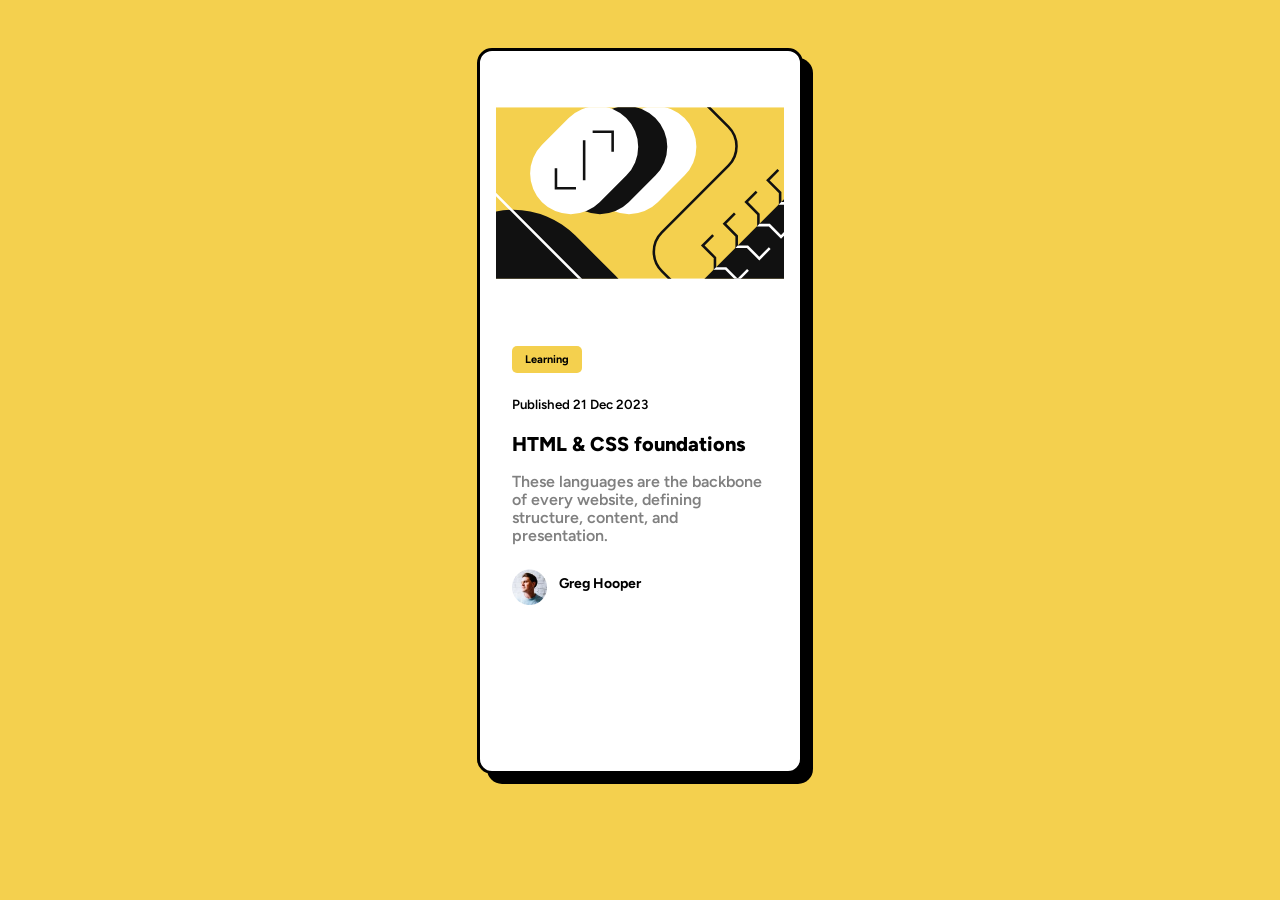
==== index.html @ c840778b "removed the index file from the template folder and deleted the template folder" ====
<!DOCTYPE html>
<html lang="en">
<head>
  <meta charset="UTF-8">
  <meta name="viewport" content="width=device-width, initial-scale=1.0"> <!-- displays site properly based on user's device -->
  <link rel="stylesheet" href="/static/assets/css/styles.css"
  

</head>
<body>
  <div class="div-main">
    <div class="div1">
      <svg class="img" xmlns="http://www.w3.org/2000/svg" width="336" height="201" fill="none" viewBox="0 0 336 201"><g clip-path="url(#a)">
        <path fill="#F4D04E" d="M0 .5h336v200H0z"/><rect width="139" height="95" x="87.996" y="77.729" fill="#fff" rx="47.5" transform="rotate(-45 87.996 77.729)"/>
        <rect width="139" height="95" x="54.055" y="77.729" fill="#111" rx="47.5" transform="rotate(-45 54.055 77.729)"/><path fill="#111" d="M234.864 209.036 451.4-7.5l67.175 67.175-216.536 216.536z"/>
        <rect width="139" height="95" x="20.114" y="77.729" fill="#fff" rx="47.5" transform="rotate(-45 20.114 77.729)"/><rect width="204.19" height="270.554" fill="#111" rx="102.095" transform="scale(-1 1) rotate(45 -103.887 14.564)"/>
        <path stroke="#fff" stroke-width="3" d="m6.69-357.5 135.583 135.727c12.481 12.494 12.481 32.737 0 45.231L-45.544 11.475c-12.481 12.494-12.481 32.737 0 45.23L107.088 209.5"/><path stroke="#111" stroke-width="3" d="M69.965 71.719v23.334h23.334M136.079 52.273V28.94h-23.334M102.845 38.838v46.67M210.364-37.5l60.873 60.873c12.497 12.496 12.497 32.758 0 45.254l-77.745 77.746c-12.497 12.496-12.497 32.758 0 45.254l69.872 69.873"/>
        <path stroke="#111" stroke-width="3" d="m253.339 149.574-12.144 12.145 14.256 14.257v12.672h12.673l13.729 13.729 12.145-12.145M278.685 124.228l-12.145 12.145 14.257 14.257v12.673h12.673l13.729 13.729 12.145-12.145M304.031 98.883l-12.145 12.144 14.257 14.257v12.673h12.673l13.729 13.729 12.144-12.145M329.376 73.537l-12.145 12.145 14.257 14.257v12.672h12.673l13.729 13.729 12.145-12.144"/><path stroke="#fff" stroke-width="5" d="m354.722 48.191-12.145 12.145 14.257 14.257v12.673h12.673l13.729 13.729 12.145-12.145"/><mask id="b" width="285" height="285" x="234" y="-8" maskUnits="userSpaceOnUse" style="mask-type:alpha"><path fill="#111" d="M234.864 209.036 451.4-7.5l67.175 67.175-216.536 216.536z"/></mask><g stroke="#fff" mask="url(#b)"><path stroke-width="3" d="m253.339 149.574-12.144 12.145 14.256 14.257v12.672h12.673l13.729 13.729 12.145-12.145M278.685 124.228l-12.145 12.145 14.257 14.257v12.673h12.673l13.729 13.729 12.145-12.145M304.031 98.883l-12.145 12.144 14.257 14.257v12.673h12.673l13.729 13.729 12.144-12.145M329.376 73.537l-12.145 12.145 14.257 14.257v12.672h12.673l13.729 13.729 12.145-12.145"/><path stroke-width="5" d="m354.722 48.191-12.145 12.145 14.257 14.257v12.673h12.673l13.729 13.729 12.145-12.145"/></g></g><defs><clipPath id="a"><path fill="#fff" d="M0 .5h336v200H0z"/></clipPath></defs></svg>
    </div>
    <div class="div2">
      <div class="baby-div">
        <button>Learning</button>
        <h5>Published 21 Dec 2023</h5>
        <h3>HTML & CSS foundations</h3>
        <p>These languages are the backbone of every website, defining structure, content, and presentation.</p>
        <img id="img2" style="float: left;" src="/static/assets/images/image-avatar.webp" alt="person"><p id="p-bottom" style="display: inline-block;">Greg Hooper</p>
      </div>


    </div>
  </div>


</body>
</html>
---- static/assets/css/styles.css ----
@import url('https://fonts.googleapis.com/css2?family=Figtree:wght@600&display=swap');
  @import url('https://fonts.googleapis.com/css2?family=Figtree:wght@800&display=swap');



body{
    max-height: 100vh;
    display: grid;
    place-items: center;
    background-color: hsl(47, 88%, 63%);

}

.div-main{
    display: grid;
    width: 25vw;
    height: fit-content;
    margin-left: 30vw;
    margin-right: 30vw;
    margin-top: 40px;
    background-color: hsl(0, 0%, 100%);
    border-style: solid;
    border-color: black;
    border-radius: 15px;
    box-shadow: 10px 10px;

    
    

}
.div1{
    width: 100%;
    height: 30vh;
    border-top-right-radius: 15px;
    border-top-left-radius: 15px;
    
    
}

.div2{
    width: 100%;
    height: 50vh;
    place-items: center;
    border-bottom-left-radius: 15px;
    border-bottom-right-radius: 15px;
    line-height: 18px;
     
}
.baby-div{
    width: 80%;
    margin-left: 10%;
    margin-right: 10%;
    padding-top: 25px;
}
.img{
    width: 90%;
    height: 28vh;
    margin-bottom: 5%;
    margin-top: 5%;
    margin-left: 5%;
    margin-right: 5%;
    border-radius: 24px;

}
#img2{
    width: 2.2em;
    height: 2.2em;
    margin-top: 8px;
}
#p-bottom{
    padding-left: 12px;
    font-family: 'Figtree', sans-serif;
    font-weight: bold;
    font-size: 14px;
    color: black;
}
p{
    font-size: 16px;
    color: hsl(0, 0%, 50%);
}
h3{
    font-family: 'Figtree', sans-serif;
    font-weight: 800;
    font-size: 20px;
}
button{
    background-color: hsl(47, 88%, 63%);
    border: unset;
    padding: 5px;
    font-size: 11px;
    font-family: 'Figtree', sans-serif;
    height: 27px;
    width: 70px;
    border-radius: 5px;
    font-weight: bold;
}
h5, p{
    font-family: 'Figtree', sans-serif;
    font-weight: 600;
}
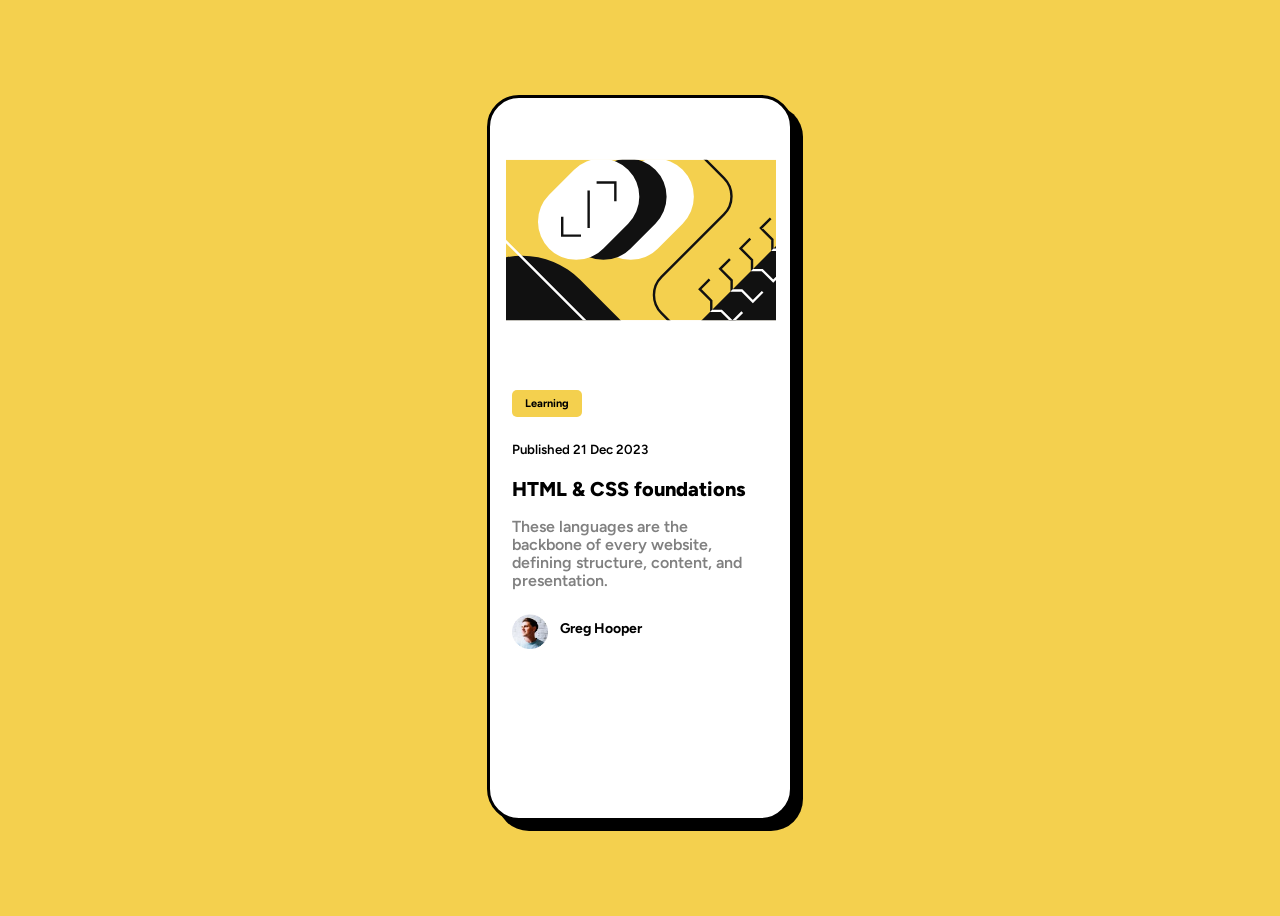
==== commit 669c782a: "I made some changes to the CSS file" ====
--- a/index.html
+++ b/index.html
@@ -3,8 +3,10 @@
 <head>
   <meta charset="UTF-8">
   <meta name="viewport" content="width=device-width, initial-scale=1.0"> <!-- displays site properly based on user's device -->
-  <link rel="stylesheet" href="/static/assets/css/styles.css"
-  
+
+  <link rel="icon" type="image/png" sizes="32x32" href="./assets/images/favicon-32x32.png">
+  <link rel="stylesheet" href="/static/assets/css/styles.css">
+  <title>Blog Preview Card</title>
 
 </head>
 <body>
@@ -25,11 +27,7 @@
         <p>These languages are the backbone of every website, defining structure, content, and presentation.</p>
         <img id="img2" style="float: left;" src="/static/assets/images/image-avatar.webp" alt="person"><p id="p-bottom" style="display: inline-block;">Greg Hooper</p>
       </div>
-
-
     </div>
   </div>
-
-
 </body>
 </html>
--- a/static/assets/css/styles.css
+++ b/static/assets/css/styles.css
@@ -5,61 +5,45 @@
 
 
 body{
-    max-height: 100vh;
-    display: grid;
-    place-items: center;
+    display: flex;
+    align-items: center;
+    justify-content: center;
+    min-height: 100vh;
     background-color: hsl(47, 88%, 63%);
 
 }
 
 .div-main{
     display: grid;
-    width: 25vw;
-    height: fit-content;
-    margin-left: 30vw;
-    margin-right: 30vw;
-    margin-top: 40px;
+    width: 300px;
     background-color: hsl(0, 0%, 100%);
     border-style: solid;
     border-color: black;
-    border-radius: 15px;
-    box-shadow: 10px 10px;
-
-    
-    
+    border-radius: 2rem;
+    box-shadow: 10px 10px;   
 
 }
 .div1{
     width: 100%;
     height: 30vh;
-    border-top-right-radius: 15px;
-    border-top-left-radius: 15px;
-    
-    
+
 }
 
 .div2{
     width: 100%;
     height: 50vh;
     place-items: center;
-    border-bottom-left-radius: 15px;
-    border-bottom-right-radius: 15px;
     line-height: 18px;
      
 }
 .baby-div{
     width: 80%;
-    margin-left: 10%;
-    margin-right: 10%;
-    padding-top: 25px;
+    padding: 1.4rem;
 }
 .img{
     width: 90%;
     height: 28vh;
-    margin-bottom: 5%;
-    margin-top: 5%;
-    margin-left: 5%;
-    margin-right: 5%;
+    margin: 1rem;
     border-radius: 24px;
 
 }
@@ -98,4 +82,12 @@
 h5, p{
     font-family: 'Figtree', sans-serif;
     font-weight: 600;
+}
+
+@media screen and (max-width:600px){
+    .div-main{
+        width: 300px;
+    }
+    
+
 }
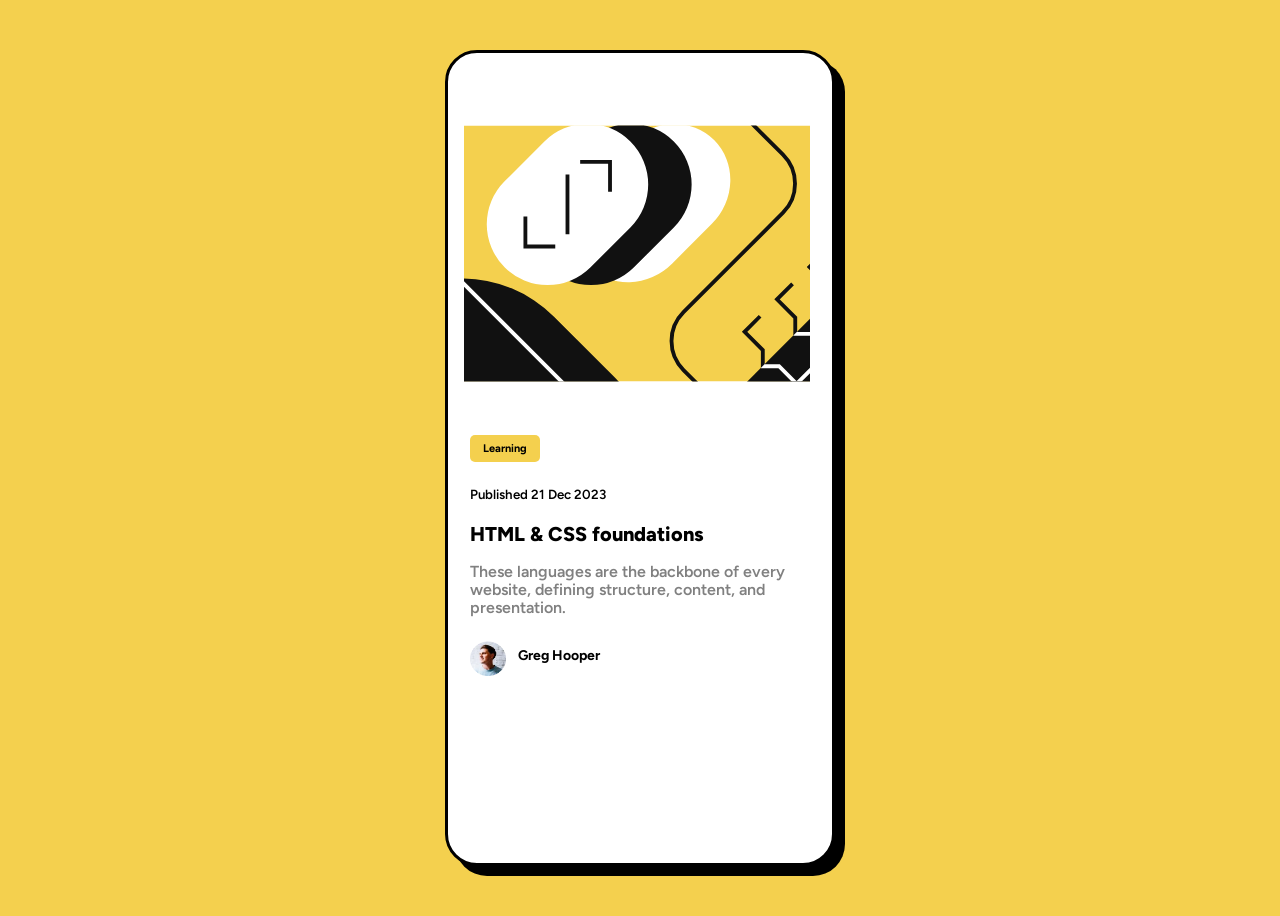
==== commit 9745389d: "I tried to change the size of the image" ====
--- a/index.html
+++ b/index.html
@@ -4,16 +4,16 @@
   <meta charset="UTF-8">
   <meta name="viewport" content="width=device-width, initial-scale=1.0"> <!-- displays site properly based on user's device -->
 
-  <link rel="icon" type="image/png" sizes="32x32" href="./assets/images/favicon-32x32.png">
-  <link rel="stylesheet" href="/static/assets/css/styles.css">
+  <link rel="icon" type="image/png" sizes="32x32" href="./static/assets/images/favicon-32x32.png">
+  <link rel="stylesheet" href="./static/assets/css/styles.css">
   <title>Blog Preview Card</title>
 
 </head>
 <body>
   <div class="div-main">
     <div class="div1">
-      <svg class="img" xmlns="http://www.w3.org/2000/svg" width="336" height="201" fill="none" viewBox="0 0 336 201"><g clip-path="url(#a)">
-        <path fill="#F4D04E" d="M0 .5h336v200H0z"/><rect width="139" height="95" x="87.996" y="77.729" fill="#fff" rx="47.5" transform="rotate(-45 87.996 77.729)"/>
+      <svg class="img" xmlns="http://www.w3.org/2000/svg" width="336" height="201" fill="none" viewBox="22 20 270 140"><g clip-path="url(#a)">
+        <path fill="#F4D04E" d="M0 .5h336v200H0z"/><rect width="139" height="90" x="86.996" y="77.729" fill="#fff" rx="47.5" transform="rotate(-45 87.996 77.729)"/>
         <rect width="139" height="95" x="54.055" y="77.729" fill="#111" rx="47.5" transform="rotate(-45 54.055 77.729)"/><path fill="#111" d="M234.864 209.036 451.4-7.5l67.175 67.175-216.536 216.536z"/>
         <rect width="139" height="95" x="20.114" y="77.729" fill="#fff" rx="47.5" transform="rotate(-45 20.114 77.729)"/><rect width="204.19" height="270.554" fill="#111" rx="102.095" transform="scale(-1 1) rotate(45 -103.887 14.564)"/>
         <path stroke="#fff" stroke-width="3" d="m6.69-357.5 135.583 135.727c12.481 12.494 12.481 32.737 0 45.231L-45.544 11.475c-12.481 12.494-12.481 32.737 0 45.23L107.088 209.5"/><path stroke="#111" stroke-width="3" d="M69.965 71.719v23.334h23.334M136.079 52.273V28.94h-23.334M102.845 38.838v46.67M210.364-37.5l60.873 60.873c12.497 12.496 12.497 32.758 0 45.254l-77.745 77.746c-12.497 12.496-12.497 32.758 0 45.254l69.872 69.873"/>
@@ -25,7 +25,7 @@
         <h5>Published 21 Dec 2023</h5>
         <h3>HTML & CSS foundations</h3>
         <p>These languages are the backbone of every website, defining structure, content, and presentation.</p>
-        <img id="img2" style="float: left;" src="/static/assets/images/image-avatar.webp" alt="person"><p id="p-bottom" style="display: inline-block;">Greg Hooper</p>
+        <img id="img2" style="float: left;" src="./static/assets/images/image-avatar.webp" alt="person"><p id="p-bottom" style="display: inline-block;">Greg Hooper</p>
       </div>
     </div>
   </div>
--- a/static/assets/css/styles.css
+++ b/static/assets/css/styles.css
@@ -15,7 +15,8 @@
 
 .div-main{
     display: grid;
-    width: 300px;
+    width: 30vw;
+    height: 90vh;
     background-color: hsl(0, 0%, 100%);
     border-style: solid;
     border-color: black;
@@ -25,7 +26,9 @@
 }
 .div1{
     width: 100%;
-    height: 30vh;
+    height: 40vh;
+    display: flex;
+    border-radius: 24px;
 
 }
 
@@ -37,14 +40,14 @@
      
 }
 .baby-div{
-    width: 80%;
+    width: 90%;
     padding: 1.4rem;
 }
 .img{
     width: 90%;
-    height: 28vh;
+    height: 38vh;
     margin: 1rem;
-    border-radius: 24px;
+    border-radius: 25px;
 
 }
 #img2{
